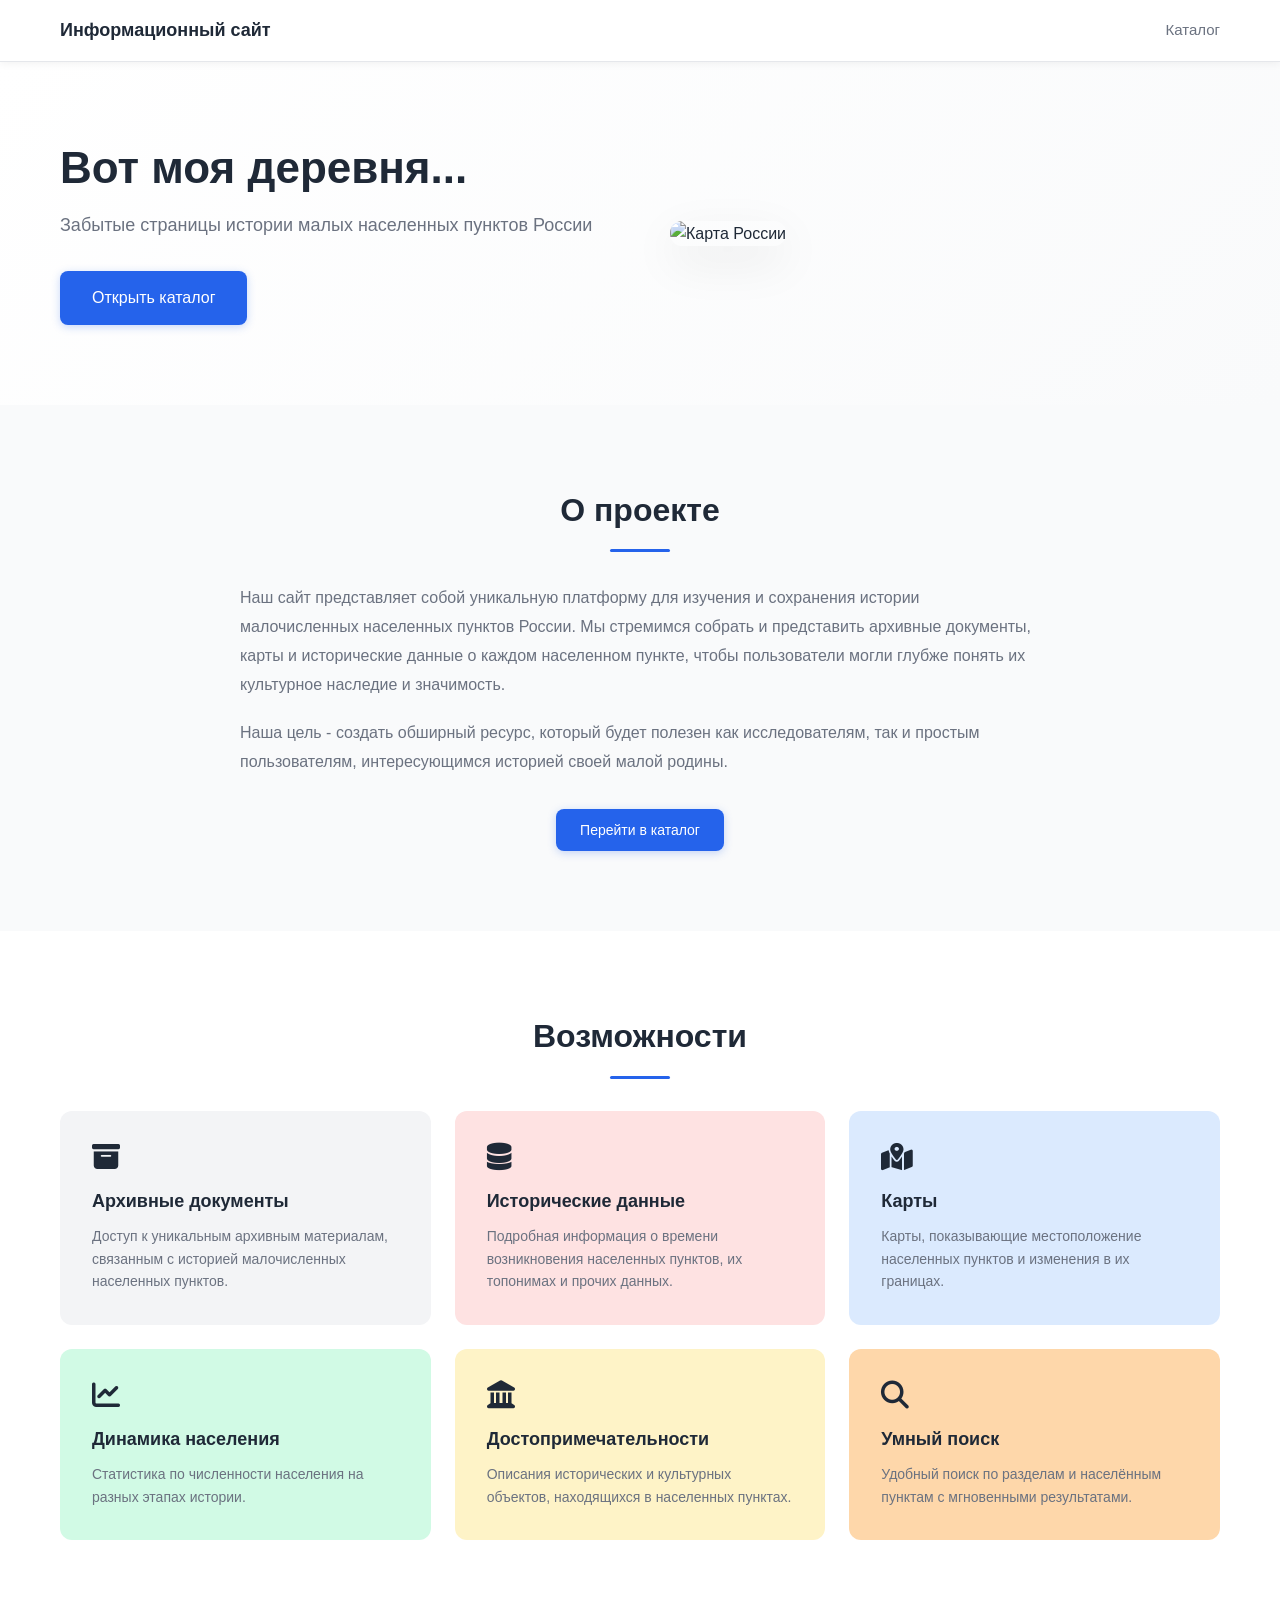
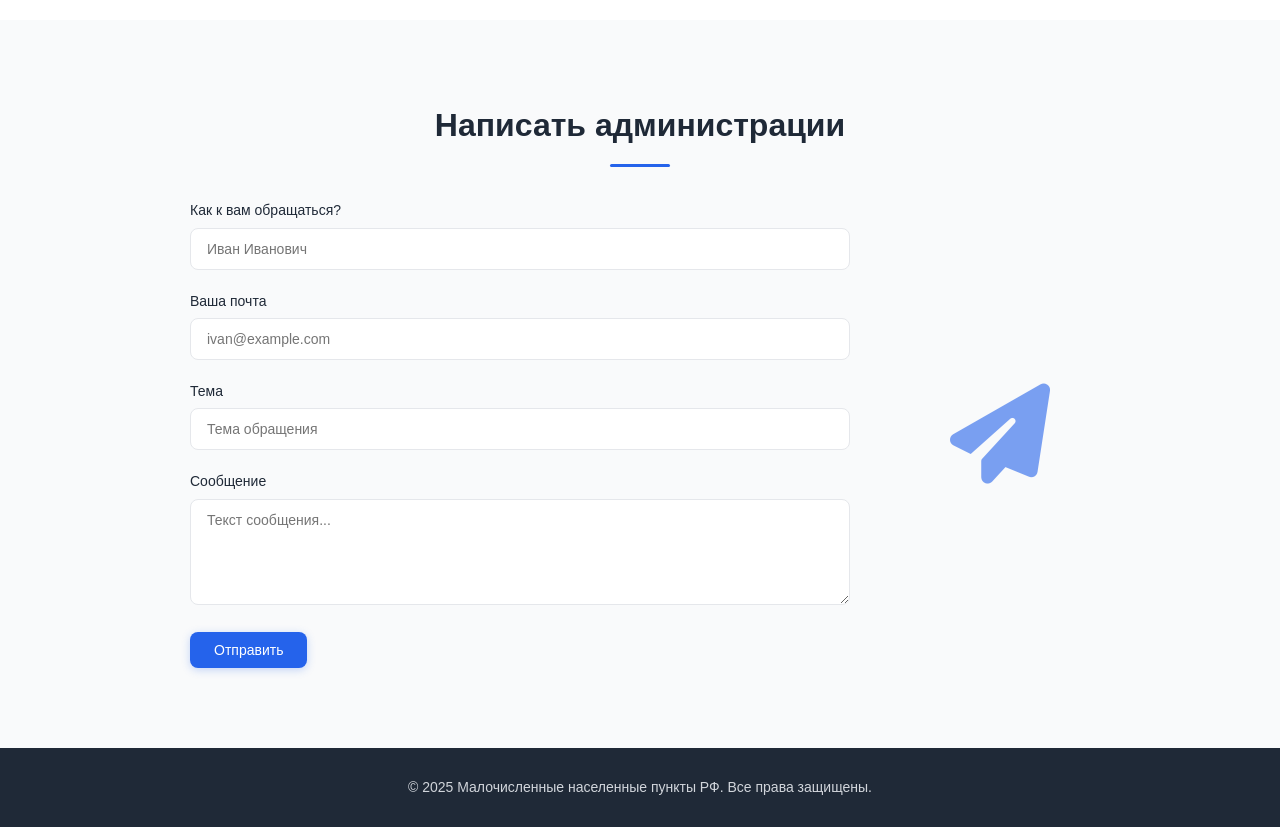
==== index.html @ 56dfb149 "Add files via upload" ====
<!DOCTYPE html>
<html lang="ru">
<head>
    <meta charset="UTF-8">
    <meta name="viewport" content="width=device-width, initial-scale=1.0">
    <title>Малочисленные населенные пункты РФ</title>
    <link rel="stylesheet" href="/css/style.css">
    <link rel="stylesheet" href="https://cdnjs.cloudflare.com/ajax/libs/font-awesome/6.4.0/css/all.min.css">
</head>
<body>
    <header class="header">
        <div class="container">
            <div class="header-content">
                <a href="/" class="logo">Информационный сайт</a>
                <nav class="header-nav">
                    <a href="/catalog.html" class="nav-link">Каталог</a>
                </nav>
                <button class="mobile-menu-btn" id="mobileMenuBtn" aria-label="Открыть меню">
                    <i class="fas fa-bars"></i>
                </button>
            </div>
        </div>
        <div class="mobile-menu" id="mobileMenu">
            <a href="/catalog.html" class="mobile-menu-link">Каталог</a>
        </div>
    </header>

    <main>
        <section class="hero">
            <div class="container">
                <div class="hero-content">
                    <div class="hero-text">
                        <h1 class="hero-title">Вот моя деревня...</h1>
                        <p class="hero-description">
                            Забытые страницы истории малых населенных пунктов России
                        </p>
                        <a href="/catalog.html" class="btn btn-primary btn-lg">Открыть каталог</a>
                    </div>
                    <div class="hero-image">
                        <img src="/uploads/089babdb80f6785c9866aaa8c2734e66.png" alt="Карта России">
                    </div>
                </div>
            </div>
        </section>

        <section class="about">
            <div class="container">
                <h2 class="section-title">О проекте</h2>
                <div class="about-content">
                    <p class="about-text">
                        Наш сайт представляет собой уникальную платформу для изучения и сохранения истории малочисленных населенных пунктов России. Мы стремимся собрать и представить архивные документы, карты и исторические данные о каждом населенном пункте, чтобы пользователи могли глубже понять их культурное наследие и значимость.
                    </p>
                    <p class="about-text">
                        Наша цель - создать обширный ресурс, который будет полезен как исследователям, так и простым пользователям, интересующимся историей своей малой родины.
                    </p>
                    <div class="about-buttons">
                        <a href="/catalog.html" class="btn btn-primary">Перейти в каталог</a>
                    </div>
                </div>
            </div>
        </section>

        <section class="features">
            <div class="container">
                <h2 class="section-title">Возможности</h2>
                <div class="features-grid">
                    <div class="feature-card feature-card-gray">
                        <i class="fas fa-archive feature-icon"></i>
                        <h3 class="feature-title">Архивные документы</h3>
                        <p class="feature-description">Доступ к уникальным архивным материалам, связанным с историей малочисленных населенных пунктов.</p>
                    </div>
                    <div class="feature-card feature-card-red">
                        <i class="fas fa-database feature-icon"></i>
                        <h3 class="feature-title">Исторические данные</h3>
                        <p class="feature-description">Подробная информация о времени возникновения населенных пунктов, их топонимах и прочих данных.</p>
                    </div>
                    <div class="feature-card feature-card-blue">
                        <i class="fas fa-map-marked-alt feature-icon"></i>
                        <h3 class="feature-title">Карты</h3>
                        <p class="feature-description">Карты, показывающие местоположение населенных пунктов и изменения в их границах.</p>
                    </div>
                    <div class="feature-card feature-card-green">
                        <i class="fas fa-chart-line feature-icon"></i>
                        <h3 class="feature-title">Динамика населения</h3>
                        <p class="feature-description">Статистика по численности населения на разных этапах истории.</p>
                    </div>
                    <div class="feature-card feature-card-yellow">
                        <i class="fas fa-landmark feature-icon"></i>
                        <h3 class="feature-title">Достопримечательности</h3>
                        <p class="feature-description">Описания исторических и культурных объектов, находящихся в населенных пунктах.</p>
                    </div>
                    <div class="feature-card feature-card-orange">
                        <i class="fas fa-search feature-icon"></i>
                        <h3 class="feature-title">Умный поиск</h3>
                        <p class="feature-description">Удобный поиск по разделам и населённым пунктам с мгновенными результатами.</p>
                    </div>
                </div>
            </div>
        </section>

        <section class="contact">
            <div class="container">
                <h2 class="section-title">Написать администрации</h2>
                <div class="contact-content">
                    <form class="contact-form" id="contactForm">
                        <div class="form-group">
                            <label for="contactName">Как к вам обращаться?</label>
                            <input type="text" id="contactName" name="name" placeholder="Иван Иванович" required>
                        </div>
                        <div class="form-group">
                            <label for="contactEmail">Ваша почта</label>
                            <input type="email" id="contactEmail" name="email" placeholder="ivan@example.com" required>
                        </div>
                        <div class="form-group">
                            <label for="contactSubject">Тема</label>
                            <input type="text" id="contactSubject" name="subject" placeholder="Тема обращения" required>
                        </div>
                        <div class="form-group">
                            <label for="contactMessage">Сообщение</label>
                            <textarea id="contactMessage" name="message" rows="5" placeholder="Текст сообщения..." required></textarea>
                        </div>
                        <button type="submit" class="btn btn-primary">Отправить</button>
                    </form>
                    <div class="contact-illustration">
                        <i class="fas fa-paper-plane contact-icon"></i>
                    </div>
                </div>
            </div>
        </section>
    </main>

    <footer class="footer">
        <div class="container">
            <p>&copy; 2025 Малочисленные населенные пункты РФ. Все права защищены.</p>
        </div>
    </footer>

    <script src="/js/main.js"></script>
</body>
</html>
---- css/style.css ----
* {
  margin: 0;
  padding: 0;
  box-sizing: border-box;
}

:root {
  --primary-color: #2563eb;
  --primary-hover: #1d4ed8;
  --text-primary: #1f2937;
  --text-secondary: #6b7280;
  --bg-light: #f9fafb;
  --bg-white: #ffffff;
  --border-color: #e5e7eb;
  --success-color: #10b981;
  --danger-color: #ef4444;
  --warning-color: #f59e0b;
}

body {
  font-family: -apple-system, BlinkMacSystemFont, "Segoe UI", Roboto, "Helvetica Neue", Arial, sans-serif;
  line-height: 1.6;
  color: var(--text-primary);
  background-color: var(--bg-light);
}

.container {
  max-width: 1200px;
  margin: 0 auto;
  padding: 0 20px;
}

/* ========== Header ========== */
.header {
  background-color: var(--bg-white);
  border-bottom: 1px solid var(--border-color);
  padding: 16px 0;
  position: sticky;
  top: 0;
  z-index: 100;
  box-shadow: 0 2px 8px rgba(0, 0, 0, 0.05);
}

.header-content {
  display: flex;
  justify-content: space-between;
  align-items: center;
}

.logo {
  font-size: 18px;
  font-weight: 600;
  color: var(--text-primary);
  text-decoration: none;
  transition: color 0.2s;
}

.logo:hover {
  color: var(--primary-color);
}

.header-nav {
  display: flex;
  gap: 24px;
}

.nav-link {
  color: var(--text-secondary);
  text-decoration: none;
  font-size: 15px;
  font-weight: 500;
  transition: color 0.2s;
}

.nav-link:hover,
.nav-link-active {
  color: var(--primary-color);
}

.mobile-menu-btn {
  display: none;
  background: none;
  border: none;
  font-size: 22px;
  color: var(--text-primary);
  cursor: pointer;
  padding: 4px;
}

.mobile-menu {
  display: none;
  flex-direction: column;
  background: var(--bg-white);
  border-top: 1px solid var(--border-color);
  padding: 12px 20px;
}

.mobile-menu.active {
  display: flex;
}

.mobile-menu-link {
  padding: 10px 0;
  color: var(--text-primary);
  text-decoration: none;
  font-size: 15px;
  border-bottom: 1px solid var(--border-color);
}

.mobile-menu-link:last-child {
  border-bottom: none;
}

/* ========== Buttons ========== */
.btn {
  display: inline-block;
  padding: 10px 24px;
  border-radius: 8px;
  font-size: 14px;
  font-weight: 500;
  cursor: pointer;
  transition: all 0.2s;
  border: none;
  outline: none;
  text-decoration: none;
  text-align: center;
}

.btn-primary {
  background-color: var(--primary-color);
  color: #fff;
  box-shadow: 0 2px 8px rgba(37, 99, 235, 0.25);
}

.btn-primary:hover {
  background-color: var(--primary-hover);
  transform: translateY(-1px);
  box-shadow: 0 4px 12px rgba(37, 99, 235, 0.35);
}

.btn-outline {
  background-color: transparent;
  color: var(--text-primary);
  border: 1px solid var(--border-color);
}

.btn-outline:hover {
  background-color: var(--bg-light);
  border-color: var(--primary-color);
  color: var(--primary-color);
}

.btn-lg {
  padding: 14px 32px;
  font-size: 16px;
}

/* ========== Breadcrumb ========== */
.breadcrumb-section {
  padding: 16px 0;
  background: var(--bg-white);
  border-bottom: 1px solid var(--border-color);
}

.breadcrumb {
  display: flex;
  align-items: center;
  flex-wrap: wrap;
  gap: 4px;
  font-size: 14px;
}

.breadcrumb-link {
  color: var(--primary-color);
  text-decoration: none;
  transition: color 0.2s;
}

.breadcrumb-link:hover {
  color: var(--primary-hover);
  text-decoration: underline;
}

.breadcrumb-sep {
  color: var(--text-secondary);
  margin: 0 4px;
}

.breadcrumb-current {
  color: var(--text-secondary);
}

/* ========== Hero ========== */
.hero {
  padding: 80px 0;
  background: linear-gradient(135deg, var(--bg-white) 0%, var(--bg-light) 100%);
}

.hero-content {
  display: flex;
  align-items: center;
  gap: 60px;
}

.hero-text {
  flex: 1;
}

.hero-title {
  font-size: 44px;
  font-weight: 700;
  margin-bottom: 16px;
  line-height: 1.2;
  color: var(--text-primary);
}

.hero-description {
  font-size: 18px;
  color: var(--text-secondary);
  margin-bottom: 32px;
  line-height: 1.6;
}

.hero-image {
  flex: 1;
}

.hero-image img {
  width: 100%;
  height: auto;
  border-radius: 12px;
  box-shadow: 0 16px 48px rgba(0, 0, 0, 0.08);
}

/* ========== About ========== */
.about {
  padding: 80px 0;
  background-color: var(--bg-light);
}

.section-title {
  font-size: 32px;
  font-weight: 700;
  margin-bottom: 32px;
  text-align: center;
  position: relative;
  padding-bottom: 16px;
}

.section-title::after {
  content: "";
  position: absolute;
  bottom: 0;
  left: 50%;
  transform: translateX(-50%);
  width: 60px;
  height: 3px;
  background: var(--primary-color);
  border-radius: 2px;
}

.about-content {
  max-width: 800px;
  margin: 0 auto;
}

.about-text {
  font-size: 16px;
  color: var(--text-secondary);
  margin-bottom: 20px;
  line-height: 1.8;
}

.about-buttons {
  display: flex;
  gap: 16px;
  justify-content: center;
  margin-top: 32px;
}

/* ========== Features ========== */
.features {
  padding: 80px 0;
  background-color: var(--bg-white);
}

.features-grid {
  display: grid;
  grid-template-columns: repeat(auto-fit, minmax(280px, 1fr));
  gap: 24px;
}

.feature-card {
  padding: 32px;
  border-radius: 12px;
  transition: transform 0.2s, box-shadow 0.2s;
}

.feature-card:hover {
  transform: translateY(-4px);
  box-shadow: 0 8px 24px rgba(0, 0, 0, 0.08);
}

.feature-card-gray { background-color: #f3f4f6; }
.feature-card-red { background-color: #fee2e2; }
.feature-card-blue { background-color: #dbeafe; }
.feature-card-green { background-color: #d1fae5; }
.feature-card-yellow { background-color: #fef3c7; }
.feature-card-orange { background-color: #fed7aa; }

.feature-icon {
  font-size: 28px;
  margin-bottom: 16px;
  color: var(--text-primary);
}

.feature-title {
  font-size: 18px;
  font-weight: 600;
  margin-bottom: 10px;
}

.feature-description {
  font-size: 14px;
  color: var(--text-secondary);
  line-height: 1.6;
}

/* ========== Contact ========== */
.contact {
  padding: 80px 0;
  background-color: var(--bg-light);
}

.contact-content {
  display: flex;
  gap: 60px;
  align-items: center;
  max-width: 900px;
  margin: 0 auto;
}

.contact-form {
  flex: 1;
}

.form-group {
  margin-bottom: 20px;
}

.form-group label {
  display: block;
  font-size: 14px;
  font-weight: 500;
  margin-bottom: 6px;
  color: var(--text-primary);
}

.form-group input,
.form-group textarea {
  width: 100%;
  padding: 12px 16px;
  border: 1px solid var(--border-color);
  border-radius: 8px;
  font-size: 14px;
  font-family: inherit;
  transition: border-color 0.2s, box-shadow 0.2s;
}

.form-group input:focus,
.form-group textarea:focus {
  outline: none;
  border-color: var(--primary-color);
  box-shadow: 0 0 0 3px rgba(37, 99, 235, 0.1);
}

.contact-illustration {
  flex: 0 0 180px;
  text-align: center;
}

.contact-icon {
  font-size: 100px;
  color: var(--primary-color);
  opacity: 0.6;
}

/* ========== Footer ========== */
.footer {
  background-color: var(--text-primary);
  color: #d1d5db;
  padding: 28px 0;
  text-align: center;
  font-size: 14px;
}

/* ========== Catalog ========== */
.catalog-hero {
  padding: 48px 0 32px;
  background-color: var(--bg-white);
  text-align: center;
}

.catalog-title {
  font-size: 36px;
  font-weight: 700;
}

.catalog-subtitle {
  color: var(--text-secondary);
  margin-top: 8px;
  font-size: 16px;
}

/* ========== Search ========== */
.search-section {
  padding: 32px 0;
  background-color: var(--bg-light);
}

.search-title {
  font-size: 22px;
  font-weight: 600;
  margin-bottom: 14px;
  text-align: center;
}

.search-box {
  max-width: 600px;
  margin: 0 auto;
  position: relative;
}

.search-input {
  width: 100%;
  padding: 14px 20px;
  border: 1px solid var(--border-color);
  border-radius: 8px;
  font-size: 16px;
  transition: border-color 0.2s, box-shadow 0.2s;
  background: var(--bg-white);
}

.search-input-icon {
  padding-left: 44px;
}

.search-icon-input {
  position: absolute;
  left: 16px;
  top: 50%;
  transform: translateY(-50%);
  color: var(--text-secondary);
  pointer-events: none;
  z-index: 1;
}

.search-input:focus {
  outline: none;
  border-color: var(--primary-color);
  box-shadow: 0 0 0 3px rgba(37, 99, 235, 0.1);
}

.search-results {
  position: absolute;
  top: 100%;
  left: 0;
  right: 0;
  background-color: var(--bg-white);
  border: 1px solid var(--border-color);
  border-radius: 8px;
  margin-top: 6px;
  max-height: 400px;
  overflow-y: auto;
  display: none;
  z-index: 10;
  box-shadow: 0 8px 24px rgba(0, 0, 0, 0.08);
}

.search-results.active {
  display: block;
}

.search-result-item {
  padding: 12px 20px;
  cursor: pointer;
  transition: background 0.15s;
  border-bottom: 1px solid var(--border-color);
}

.search-result-item:last-child {
  border-bottom: none;
}

.search-result-item:hover {
  background-color: var(--bg-light);
}

.search-result-name {
  font-weight: 500;
  color: var(--text-primary);
}

.search-result-meta {
  font-size: 12px;
  color: var(--text-secondary);
  margin-top: 2px;
}

/* ========== Regions / Categories Grid ========== */
.regions-section {
  padding: 48px 0;
}

.regions-grid {
  display: grid;
  grid-template-columns: repeat(auto-fill, minmax(260px, 1fr));
  gap: 16px;
}

.region-card {
  background-color: var(--bg-white);
  padding: 18px 20px;
  border-radius: 8px;
  border: 1px solid var(--border-color);
  cursor: pointer;
  transition: border-color 0.2s, transform 0.2s, box-shadow 0.2s;
  display: flex;
  align-items: center;
  gap: 14px;
  animation: fadeInUp 0.4s ease-out both;
}

.region-card:hover {
  border-color: var(--primary-color);
  transform: translateY(-2px);
  box-shadow: 0 6px 20px rgba(0, 0, 0, 0.06);
}

.region-icon {
  width: 40px;
  height: 40px;
  background-color: var(--primary-color);
  border-radius: 6px;
  display: flex;
  align-items: center;
  justify-content: center;
  color: #fff;
  font-size: 18px;
  flex-shrink: 0;
}

.region-info {
  flex: 1;
  min-width: 0;
}

.region-name {
  font-weight: 500;
  color: var(--text-primary);
  font-size: 15px;
}

.region-counts {
  display: flex;
  gap: 8px;
  margin-top: 4px;
}

.card-count {
  font-size: 11px;
  color: var(--text-secondary);
  background: var(--bg-light);
  padding: 2px 8px;
  border-radius: 4px;
}

.card-count-green {
  color: #065f46;
  background: #d1fae5;
}

/* ========== Settlements List ========== */
.settlements-list {
  display: grid;
  grid-template-columns: repeat(auto-fill, minmax(280px, 1fr));
  gap: 12px;
}

.settlement-card {
  display: flex;
  flex-direction: column;
  gap: 8px;
  background: var(--bg-white);
  padding: 16px 20px;
  border-radius: 8px;
  border: 1px solid var(--border-color);
  text-decoration: none;
  color: inherit;
  transition: border-color 0.2s, transform 0.2s, box-shadow 0.2s;
  animation: fadeInUp 0.4s ease-out both;
}

.settlement-card:hover {
  border-color: var(--primary-color);
  transform: translateY(-2px);
  box-shadow: 0 6px 20px rgba(0, 0, 0, 0.06);
}

.settlement-card-name {
  font-weight: 600;
  font-size: 15px;
  color: var(--text-primary);
}

.settlement-card-meta {
  display: flex;
  align-items: center;
  gap: 10px;
  flex-wrap: wrap;
}

.settlement-badge {
  font-size: 11px;
  padding: 2px 10px;
  border-radius: 4px;
  font-weight: 500;
}

.badge-active {
  background: #d1fae5;
  color: #065f46;
}

.badge-inactive {
  background: #fee2e2;
  color: #991b1b;
}

.settlement-year {
  font-size: 12px;
  color: var(--text-secondary);
}

/* ========== Settlement Page ========== */
.settlement-header {
  padding: 32px 0;
  background: var(--bg-white);
  border-bottom: 1px solid var(--border-color);
}

.settlement-title-row {
  display: flex;
  align-items: center;
  gap: 16px;
  flex-wrap: wrap;
}

.settlement-name {
  font-size: 32px;
  font-weight: 700;
}

.settlement-status {
  padding: 5px 14px;
  border-radius: 20px;
  font-size: 13px;
  font-weight: 500;
}

.status-active {
  background: #d1fae5;
  color: #065f46;
}

.status-inactive {
  background: #fee2e2;
  color: #991b1b;
}

.settlement-info {
  padding: 48px 0;
}

.settlement-grid {
  display: grid;
  grid-template-columns: 1fr 380px;
  gap: 32px;
}

.info-card {
  background-color: var(--bg-white);
  padding: 28px;
  border-radius: 12px;
  border: 1px solid var(--border-color);
  margin-bottom: 28px;
  box-shadow: 0 2px 8px rgba(0, 0, 0, 0.04);
}

.info-item {
  display: flex;
  gap: 14px;
  padding: 16px 0;
  border-bottom: 1px solid var(--border-color);
}

.info-item:last-child {
  border-bottom: none;
}

.info-icon {
  font-size: 22px;
  color: var(--primary-color);
  flex-shrink: 0;
  margin-top: 2px;
}

.info-content h3 {
  font-size: 13px;
  font-weight: 600;
  color: var(--text-secondary);
  margin-bottom: 4px;
}

.info-content p {
  font-size: 15px;
  color: var(--text-primary);
}

.info-link {
  color: var(--primary-color);
  text-decoration: none;
  cursor: pointer;
}

.info-link:hover {
  text-decoration: underline;
}

/* ========== Rubric Buttons ========== */
.action-buttons {
  display: grid;
  grid-template-columns: repeat(2, 1fr);
  gap: 12px;
  margin-bottom: 32px;
}

.rubric-btn {
  text-align: center;
  padding: 12px 16px;
  font-size: 14px;
  white-space: nowrap;
  overflow: hidden;
  text-overflow: ellipsis;
}

/* ========== Gallery ========== */
.gallery-section,
.population-section {
  margin-bottom: 32px;
}

.gallery-grid {
  display: grid;
  grid-template-columns: repeat(3, 1fr);
  gap: 12px;
}

.gallery-item {
  aspect-ratio: 16 / 9;
  border-radius: 8px;
  overflow: hidden;
  box-shadow: 0 2px 8px rgba(0, 0, 0, 0.06);
  animation: fadeInUp 0.4s ease-out both;
}

.gallery-item img {
  width: 100%;
  height: 100%;
  object-fit: cover;
  transition: transform 0.3s;
}

.gallery-item:hover img {
  transform: scale(1.05);
}

/* ========== Population Chart ========== */
.population-chart {
  background-color: var(--bg-white);
  padding: 28px;
  border-radius: 12px;
  border: 1px solid var(--border-color);
}

.chart-bars {
  display: flex;
  align-items: flex-end;
  justify-content: space-between;
  height: 260px;
  gap: 6px;
}

.chart-bar {
  flex: 1;
  background: linear-gradient(180deg, var(--primary-color), var(--primary-hover));
  border-radius: 4px 4px 0 0;
  position: relative;
  animation: growUp 0.6s ease-out both;
}

@keyframes growUp {
  from { transform: scaleY(0); transform-origin: bottom; }
  to { transform: scaleY(1); transform-origin: bottom; }
}

.chart-bar-label {
  position: absolute;
  top: -22px;
  left: 50%;
  transform: translateX(-50%);
  font-size: 11px;
  font-weight: 600;
  color: var(--text-primary);
  white-space: nowrap;
}

.chart-bar-year {
  position: absolute;
  bottom: -22px;
  left: 50%;
  transform: translateX(-50%);
  font-size: 10px;
  color: var(--text-secondary);
  white-space: nowrap;
}

/* ========== Map ========== */
.map-card {
  background-color: var(--bg-white);
  padding: 16px;
  border-radius: 12px;
  border: 1px solid var(--border-color);
  position: sticky;
  top: 80px;
  box-shadow: 0 2px 8px rgba(0, 0, 0, 0.04);
}

/* ========== Modal ========== */
.modal {
  display: none;
  position: fixed;
  z-index: 1000;
  left: 0;
  top: 0;
  width: 100%;
  height: 100%;
  background-color: rgba(0, 0, 0, 0.5);
  overflow-y: auto;
  backdrop-filter: blur(3px);
}

.modal.active {
  display: flex;
  align-items: flex-start;
  justify-content: center;
  padding: 40px 16px;
}

.modal-content {
  background-color: var(--bg-white);
  padding: 32px;
  border-radius: 12px;
  max-width: 700px;
  width: 100%;
  max-height: 80vh;
  overflow-y: auto;
  position: relative;
  box-shadow: 0 20px 60px rgba(0, 0, 0, 0.15);
  animation: scaleIn 0.2s ease-out;
}

.modal-content-lg {
  max-width: 900px;
}

@keyframes scaleIn {
  from { transform: scale(0.95); opacity: 0; }
  to { transform: scale(1); opacity: 1; }
}

.modal-close {
  position: absolute;
  top: 14px;
  right: 18px;
  font-size: 28px;
  font-weight: 300;
  color: var(--text-secondary);
  cursor: pointer;
  transition: color 0.2s;
  line-height: 1;
}

.modal-close:hover {
  color: var(--text-primary);
}

.modal-title {
  font-size: 24px;
  font-weight: 700;
  margin-bottom: 20px;
  padding-right: 40px;
}

.modal-body {
  font-size: 15px;
  line-height: 1.7;
  color: var(--text-primary);
}

/* Стили для HTML-содержимого рубрик */
.rubric-content h1,
.rubric-content h2,
.rubric-content h3,
.rubric-content h4 {
  margin-top: 20px;
  margin-bottom: 10px;
  color: var(--text-primary);
}

.rubric-content p {
  margin-bottom: 12px;
}

.rubric-content ul,
.rubric-content ol {
  margin-bottom: 12px;
  padding-left: 24px;
}

.rubric-content li {
  margin-bottom: 4px;
}

.rubric-content img {
  max-width: 100%;
  height: auto;
  border-radius: 8px;
  margin: 12px 0;
}

.rubric-content table {
  width: 100%;
  border-collapse: collapse;
  margin: 12px 0;
}

.rubric-content table th,
.rubric-content table td {
  padding: 8px 12px;
  border: 1px solid var(--border-color);
  text-align: left;
}

.rubric-content table th {
  background: var(--bg-light);
  font-weight: 600;
}

.rubric-content a {
  color: var(--primary-color);
  text-decoration: underline;
}

.rubric-content blockquote {
  border-left: 4px solid var(--primary-color);
  margin: 12px 0;
  padding: 8px 16px;
  background: var(--bg-light);
  border-radius: 0 4px 4px 0;
}

/* ========== Animation ========== */
@keyframes fadeInUp {
  from { transform: translateY(16px); opacity: 0; }
  to { transform: translateY(0); opacity: 1; }
}

/* ========== Scrollbar ========== */
::-webkit-scrollbar {
  width: 8px;
  height: 8px;
}

::-webkit-scrollbar-track {
  background: var(--bg-light);
}

::-webkit-scrollbar-thumb {
  background: #bbb;
  border-radius: 4px;
}

::-webkit-scrollbar-thumb:hover {
  background: #999;
}

/* ========== Responsive ========== */
@media (max-width: 1024px) {
  .settlement-grid {
    grid-template-columns: 1fr;
  }

  .map-card {
    position: static;
  }
}

@media (max-width: 768px) {
  .header-nav {
    display: none;
  }

  .mobile-menu-btn {
    display: block;
  }

  .hero {
    padding: 48px 0;
  }

  .hero-content {
    flex-direction: column;
    gap: 32px;
  }

  .hero-title {
    font-size: 32px;
  }

  .hero-description {
    font-size: 16px;
  }

  .section-title {
    font-size: 26px;
  }

  .about,
  .features,
  .contact {
    padding: 48px 0;
  }

  .features-grid {
    grid-template-columns: 1fr;
  }

  .contact-content {
    flex-direction: column;
    gap: 32px;
  }

  .contact-illustration {
    display: none;
  }

  .settlement-name {
    font-size: 26px;
  }

  .action-buttons {
    grid-template-columns: 1fr;
  }

  .gallery-grid {
    grid-template-columns: repeat(2, 1fr);
  }

  .regions-grid {
    grid-template-columns: 1fr;
  }

  .settlements-list {
    grid-template-columns: 1fr;
  }

  .catalog-title {
    font-size: 28px;
  }

  .modal.active {
    padding: 16px;
  }

  .modal-content {
    padding: 24px;
  }

  .modal-title {
    font-size: 20px;
  }
}

@media (max-width: 480px) {
  .hero-title {
    font-size: 26px;
  }

  .settlement-name {
    font-size: 22px;
  }

  .gallery-grid {
    grid-template-columns: 1fr;
  }

  .chart-bars {
    height: 180px;
  }
}
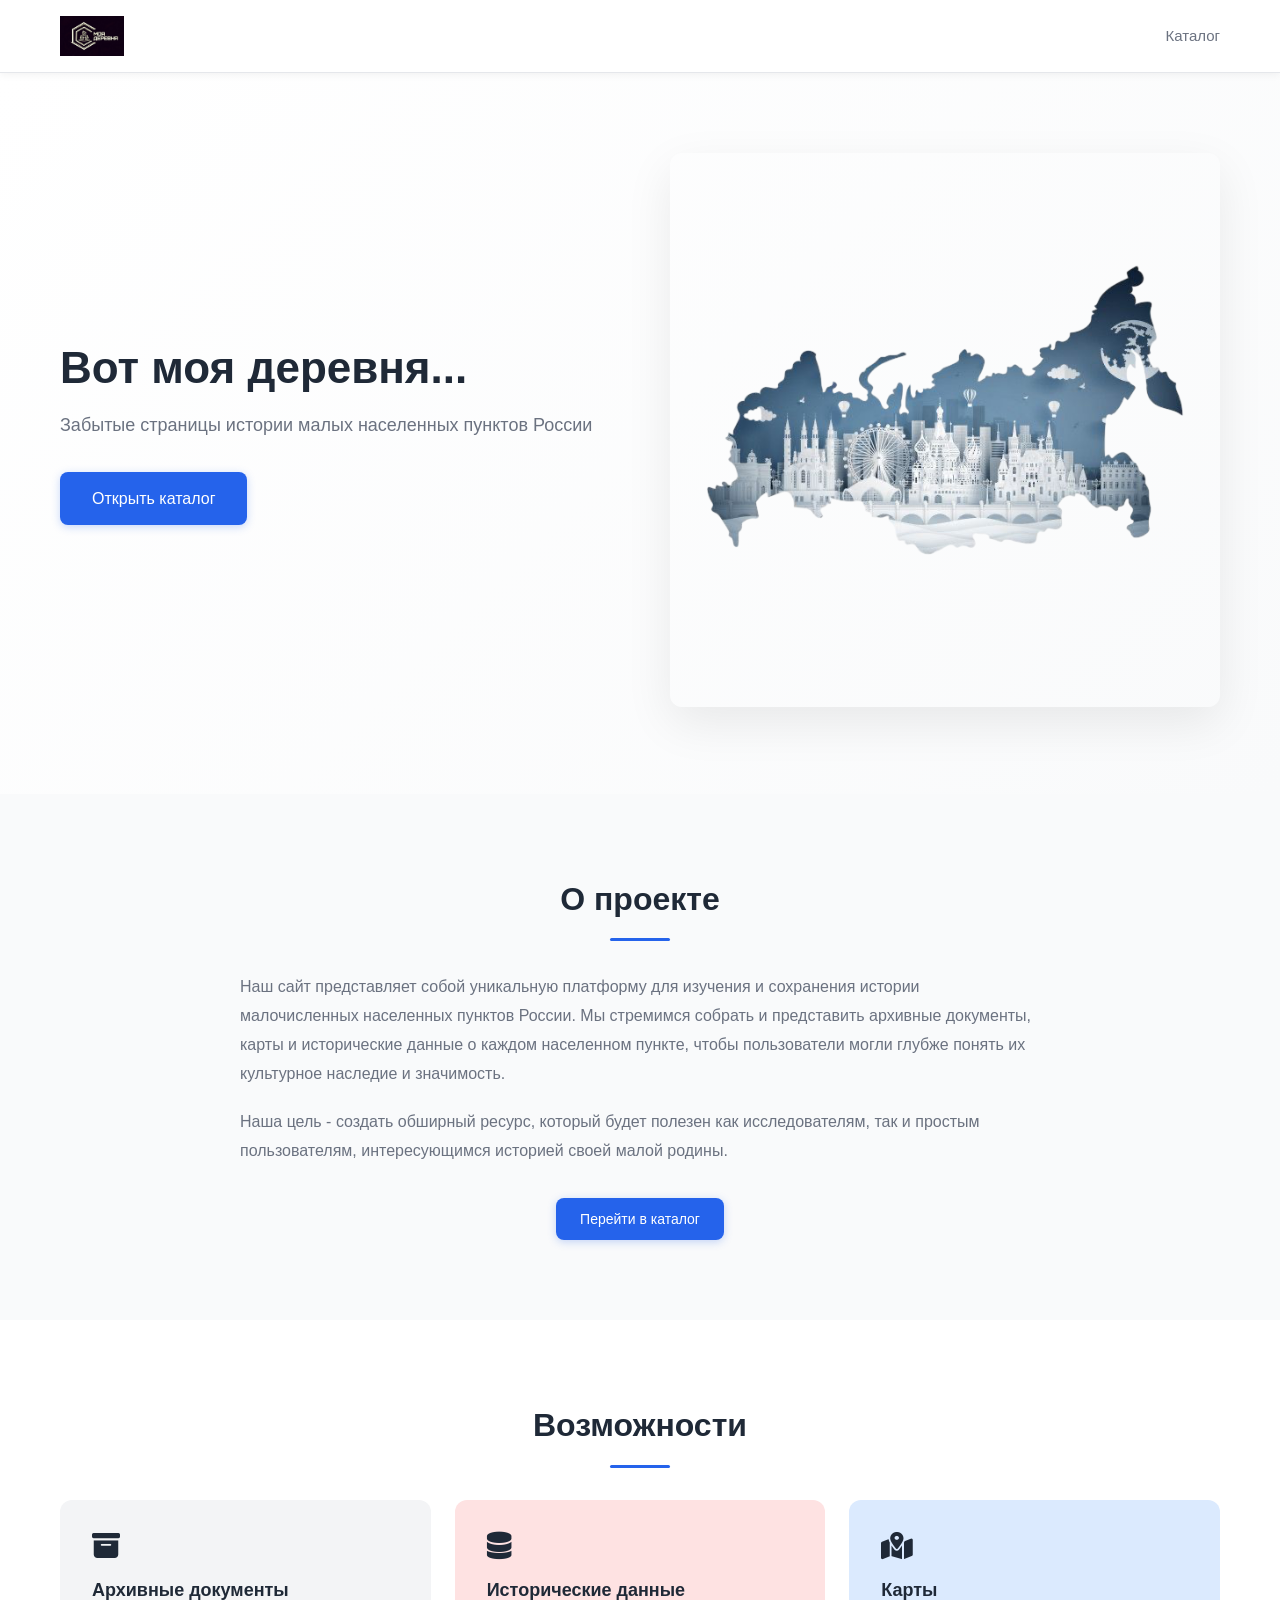
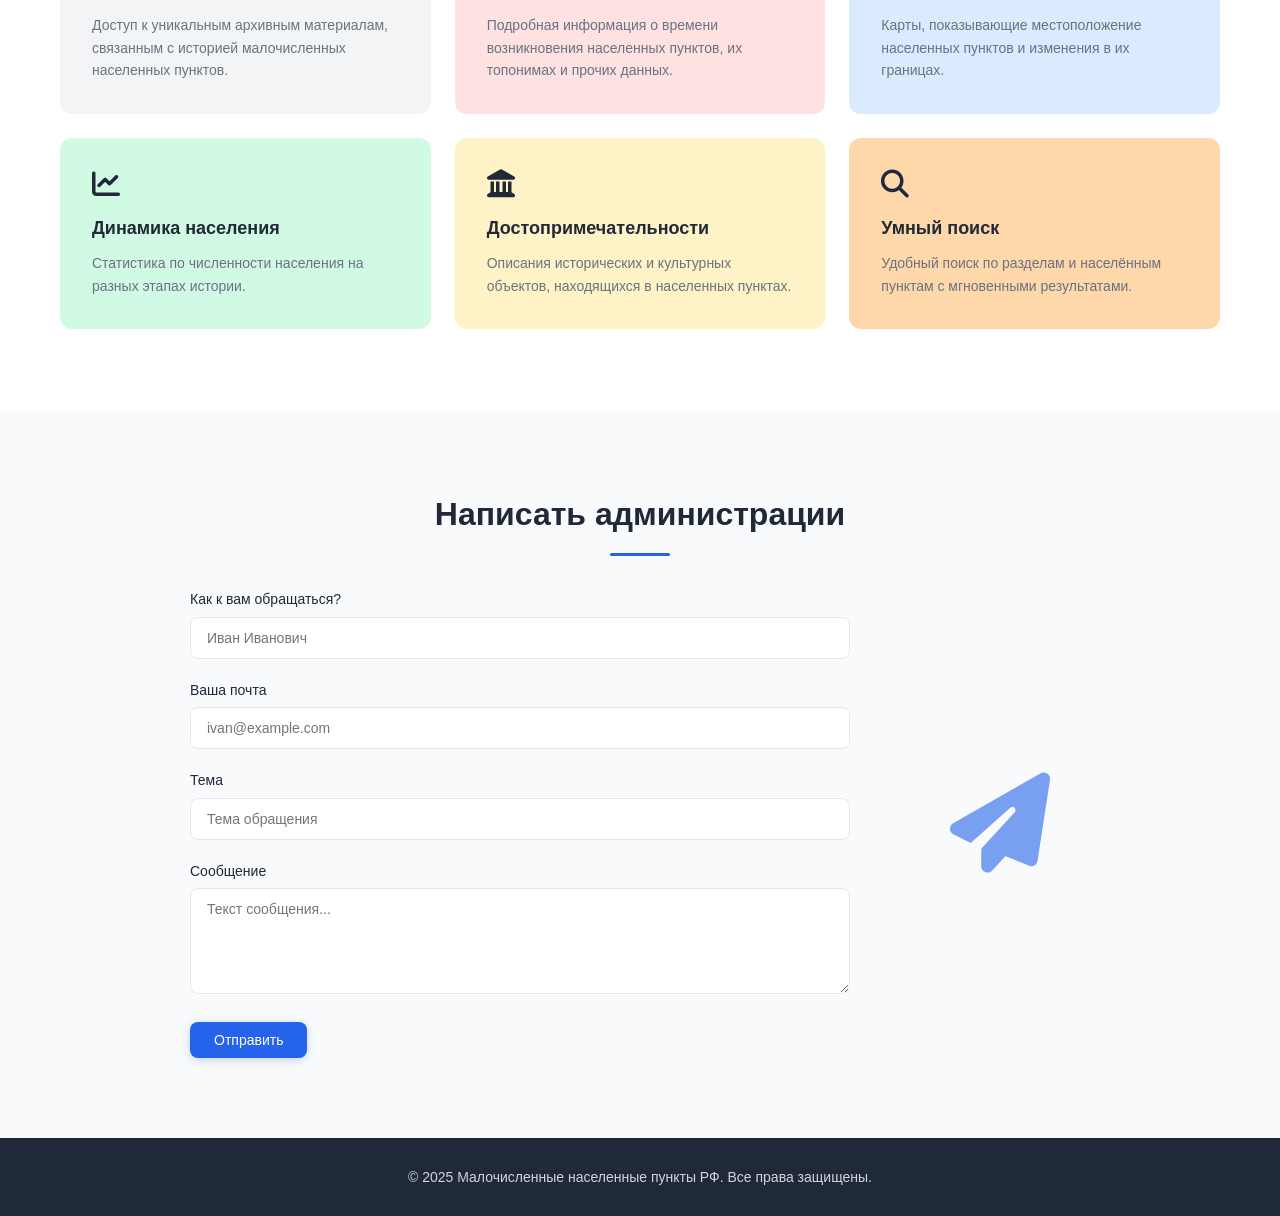
==== commit 3df3131b: "Add files via upload" ====
--- a/index.html
+++ b/index.html
@@ -3,7 +3,42 @@
 <head>
     <meta charset="UTF-8">
     <meta name="viewport" content="width=device-width, initial-scale=1.0">
-    <title>Малочисленные населенные пункты РФ</title>
+    <title>Вот моя деревня — история малых населённых пунктов России</title>
+    <meta name="description" content="Вот моя деревня — уникальная база данных малочисленных населённых пунктов России. Архивные документы, исторические данные, карты, галереи и динамика населения.">
+    <meta name="keywords" content="деревня, село, история деревни, малочисленные населённые пункты, Россия, архив, краеведение, генеалогия">
+    <meta name="robots" content="index, follow">
+    <link rel="canonical" href="https://votmoyaderevnya.ru/">
+    <!-- Open Graph -->
+    <meta property="og:type" content="website">
+    <meta property="og:url" content="https://votmoyaderevnya.ru/">
+    <meta property="og:title" content="Вот моя деревня — история малых населённых пунктов России">
+    <meta property="og:description" content="Уникальная база данных малочисленных населённых пунктов России: архивы, карты, история, динамика населения.">
+    <meta property="og:image" content="https://votmoyaderevnya.ru/imgs/logo.png">
+    <meta property="og:locale" content="ru_RU">
+    <meta property="og:site_name" content="Вот моя деревня">
+    <!-- Twitter -->
+    <meta name="twitter:card" content="summary_large_image">
+    <meta name="twitter:title" content="Вот моя деревня — история малых населённых пунктов России">
+    <meta name="twitter:description" content="Уникальная база данных малочисленных населённых пунктов России.">
+    <meta name="twitter:image" content="https://votmoyaderevnya.ru/imgs/logo.png">
+    <!-- Favicon -->
+    <link rel="icon" type="image/png" href="/imgs/logo.png">
+    <link rel="apple-touch-icon" href="/imgs/logo.png">
+    <!-- Schema.org -->
+    <script type="application/ld+json">
+    {
+      "@context": "https://schema.org",
+      "@type": "WebSite",
+      "name": "Вот моя деревня",
+      "url": "https://votmoyaderevnya.ru/",
+      "description": "База данных малочисленных населённых пунктов России",
+      "potentialAction": {
+        "@type": "SearchAction",
+        "target": "https://votmoyaderevnya.ru/catalog.html?q={search_term_string}",
+        "query-input": "required name=search_term_string"
+      }
+    }
+    </script>
     <link rel="stylesheet" href="/css/style.css">
     <link rel="stylesheet" href="https://cdnjs.cloudflare.com/ajax/libs/font-awesome/6.4.0/css/all.min.css">
 </head>
@@ -11,7 +46,7 @@
     <header class="header">
         <div class="container">
             <div class="header-content">
-                <a href="/" class="logo">Информационный сайт</a>
+                <a href="/" class="logo logo-img"><img src="/imgs/logo.png" alt="Вот моя деревня"></a>
                 <nav class="header-nav">
                     <a href="/catalog.html" class="nav-link">Каталог</a>
                 </nav>
@@ -37,7 +72,7 @@
                         <a href="/catalog.html" class="btn btn-primary btn-lg">Открыть каталог</a>
                     </div>
                     <div class="hero-image">
-                        <img src="/uploads/089babdb80f6785c9866aaa8c2734e66.png" alt="Карта России">
+                        <img src="/imgs/russia.png" alt="Карта России">
                     </div>
                 </div>
             </div>
--- a/css/style.css
+++ b/css/style.css
@@ -57,6 +57,18 @@
 
 .logo:hover {
   color: var(--primary-color);
+}
+
+.logo-img {
+  display: flex;
+  align-items: center;
+}
+
+.logo-img img {
+  height: 40px;
+  width: auto;
+  display: block;
+  object-fit: contain;
 }
 
 .header-nav {
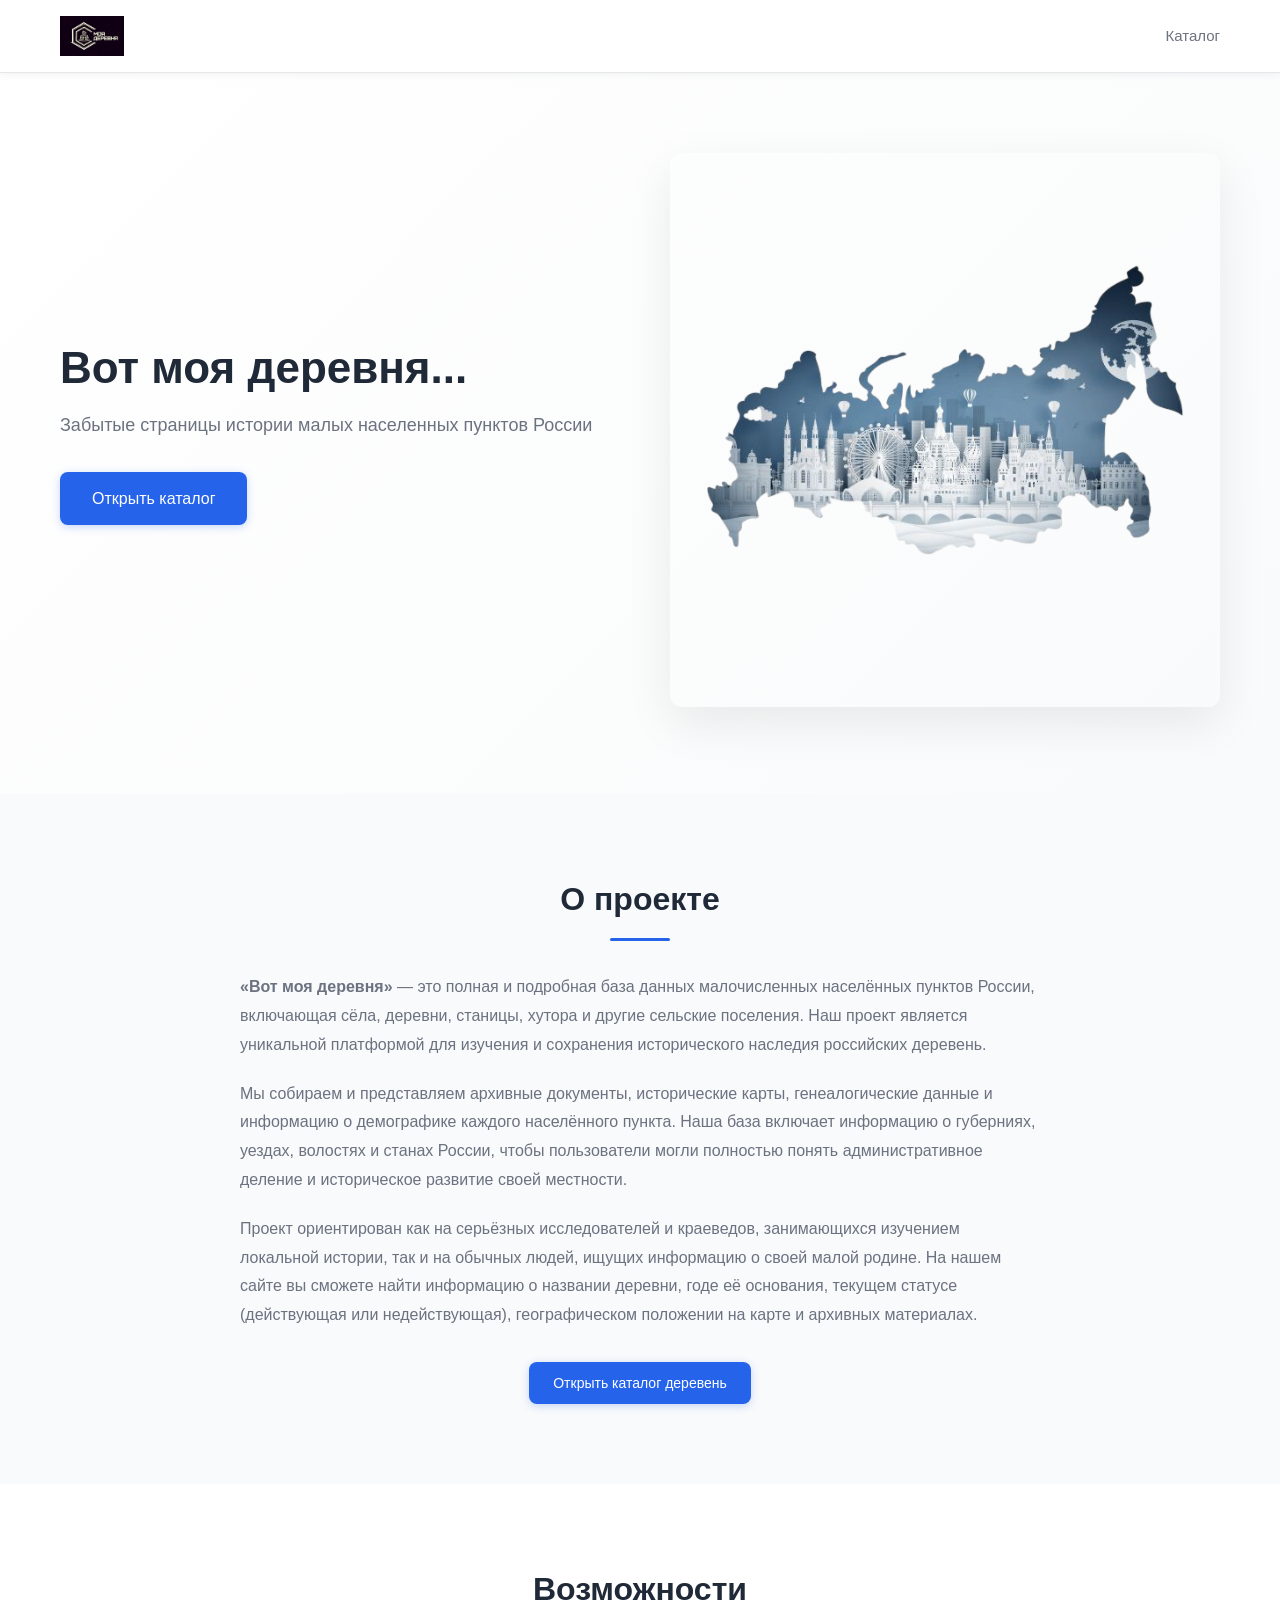
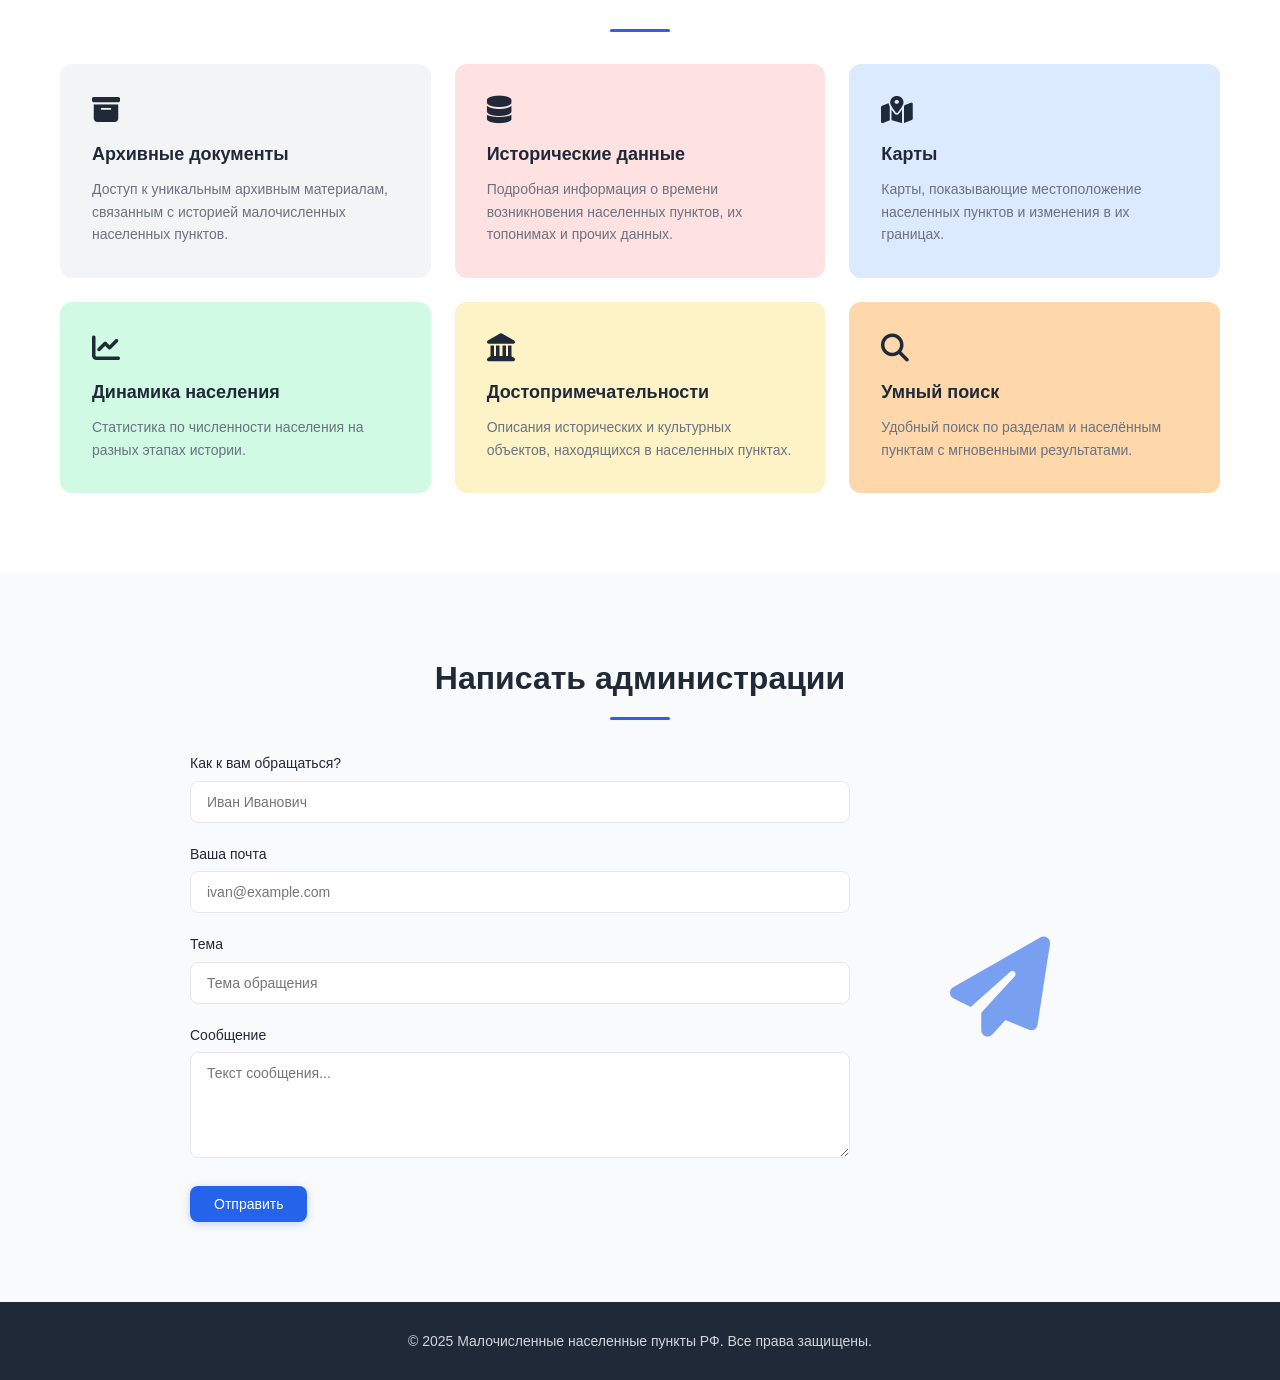
==== commit eacfbc40: "Add files via upload" ====
--- a/index.html
+++ b/index.html
@@ -3,27 +3,39 @@
 <head>
     <meta charset="UTF-8">
     <meta name="viewport" content="width=device-width, initial-scale=1.0">
-    <title>Вот моя деревня — история малых населённых пунктов России</title>
-    <meta name="description" content="Вот моя деревня — уникальная база данных малочисленных населённых пунктов России. Архивные документы, исторические данные, карты, галереи и динамика населения.">
-    <meta name="keywords" content="деревня, село, история деревни, малочисленные населённые пункты, Россия, архив, краеведение, генеалогия">
-    <meta name="robots" content="index, follow">
+    <title>Вот моя деревня — база данных малых селений, деревень и станиц России</title>
+    <meta name="description" content="Вот моя деревня — полная база данных малочисленных населённых пунктов России. Поиск по названиям деревень и сёл, архивные документы, исторические данные о русских деревнях, генеалогия, карты и демографика.">
+    <meta name="keywords" content="деревня, село, история деревни, малочисленные населённые пункты, сельские поселения, российские деревни, поиск деревни, краеведение, генеалогия, станица, усадьба, хутор, найти деревню, информация о селе">
+    <meta name="robots" content="index, follow, max-snippet:-1, max-image-preview:large, max-video-preview:-1">
+    <meta name="googlebot" content="index, follow, max-snippet:-1, max-image-preview:large, max-video-preview:-1">
+    <meta name="bingbot" content="index, follow, max-snippet:-1, max-image-preview:large">
+    <meta name="author" content="Вот моя деревня">
+    <meta name="publisher" content="Вот моя деревня">
+    <meta name="revisit-after" content="7 days">
     <link rel="canonical" href="https://votmoyaderevnya.ru/">
+    <link rel="alternate" hreflang="ru" href="https://votmoyaderevnya.ru/">
     <!-- Open Graph -->
     <meta property="og:type" content="website">
     <meta property="og:url" content="https://votmoyaderevnya.ru/">
-    <meta property="og:title" content="Вот моя деревня — история малых населённых пунктов России">
-    <meta property="og:description" content="Уникальная база данных малочисленных населённых пунктов России: архивы, карты, история, динамика населения.">
+    <meta property="og:title" content="Вот моя деревня — история и информация о деревнях России">
+    <meta property="og:description" content="Огромная база данных малочисленных селений России. Поиск деревни по названию, архивы, карты проживания, истории и демографика сельских населённых пунктов.">
     <meta property="og:image" content="https://votmoyaderevnya.ru/imgs/logo.png">
+    <meta property="og:image:width" content="1200">
+    <meta property="og:image:height" content="630">
     <meta property="og:locale" content="ru_RU">
     <meta property="og:site_name" content="Вот моя деревня">
     <!-- Twitter -->
     <meta name="twitter:card" content="summary_large_image">
-    <meta name="twitter:title" content="Вот моя деревня — история малых населённых пунктов России">
-    <meta name="twitter:description" content="Уникальная база данных малочисленных населённых пунктов России.">
+    <meta name="twitter:site" content="@votmoyaderevnya">
+    <meta name="twitter:title" content="Вот моя деревня — поиск информации о деревнях и селах России">
+    <meta name="twitter:description" content="База данных русских деревень, сёл и станиц. История и информация о малочисленных населённых пунктах.">
     <meta name="twitter:image" content="https://votmoyaderevnya.ru/imgs/logo.png">
     <!-- Favicon -->
     <link rel="icon" type="image/png" href="/imgs/logo.png">
     <link rel="apple-touch-icon" href="/imgs/logo.png">
+    <!-- Locale -->
+    <meta name="language" content="Russian">
+    <meta http-equiv="content-language" content="ru">
     <!-- Schema.org -->
     <script type="application/ld+json">
     {
@@ -31,12 +43,26 @@
       "@type": "WebSite",
       "name": "Вот моя деревня",
       "url": "https://votmoyaderevnya.ru/",
-      "description": "База данных малочисленных населённых пунктов России",
+      "description": "База данных малочисленных населённых пунктов России с информацией о деревнях, селах и станицах",
+      "inLanguage": "ru",
+      "image": "https://votmoyaderevnya.ru/imgs/logo.png",
+      "sameAs": [],
       "potentialAction": {
         "@type": "SearchAction",
         "target": "https://votmoyaderevnya.ru/catalog.html?q={search_term_string}",
         "query-input": "required name=search_term_string"
       }
+    }
+    </script>
+    <script type="application/ld+json">
+    {
+      "@context": "https://schema.org",
+      "@type": "Organization",
+      "name": "Вот моя деревня",
+      "url": "https://votmoyaderevnya.ru/",
+      "logo": "https://votmoyaderevnya.ru/imgs/logo.png",
+      "description": "Информационная база о малочисленных населённых пунктах России",
+      "sameAs": []
     }
     </script>
     <link rel="stylesheet" href="/css/style.css">
@@ -83,13 +109,16 @@
                 <h2 class="section-title">О проекте</h2>
                 <div class="about-content">
                     <p class="about-text">
-                        Наш сайт представляет собой уникальную платформу для изучения и сохранения истории малочисленных населенных пунктов России. Мы стремимся собрать и представить архивные документы, карты и исторические данные о каждом населенном пункте, чтобы пользователи могли глубже понять их культурное наследие и значимость.
+                        <strong>«Вот моя деревня»</strong> — это полная и подробная база данных малочисленных населённых пунктов России, включающая сёла, деревни, станицы, хутора и другие сельские поселения. Наш проект является уникальной платформой для изучения и сохранения исторического наследия российских деревень.
                     </p>
                     <p class="about-text">
-                        Наша цель - создать обширный ресурс, который будет полезен как исследователям, так и простым пользователям, интересующимся историей своей малой родины.
+                        Мы собираем и представляем архивные документы, исторические карты, генеалогические данные и информацию о демографике каждого населённого пункта. Наша база включает информацию о губерниях, уездах, волостях и станах России, чтобы пользователи могли полностью понять административное деление и историческое развитие своей местности.
+                    </p>
+                    <p class="about-text">
+                        Проект ориентирован как на серьёзных исследователей и краеведов, занимающихся изучением локальной истории, так и на обычных людей, ищущих информацию о своей малой родине. На нашем сайте вы сможете найти информацию о названии деревни, годе её основания, текущем статусе (действующая или недействующая), географическом положении на карте и архивных материалах.
                     </p>
                     <div class="about-buttons">
-                        <a href="/catalog.html" class="btn btn-primary">Перейти в каталог</a>
+                        <a href="/catalog.html" class="btn btn-primary">Открыть каталог деревень</a>
                     </div>
                 </div>
             </div>
